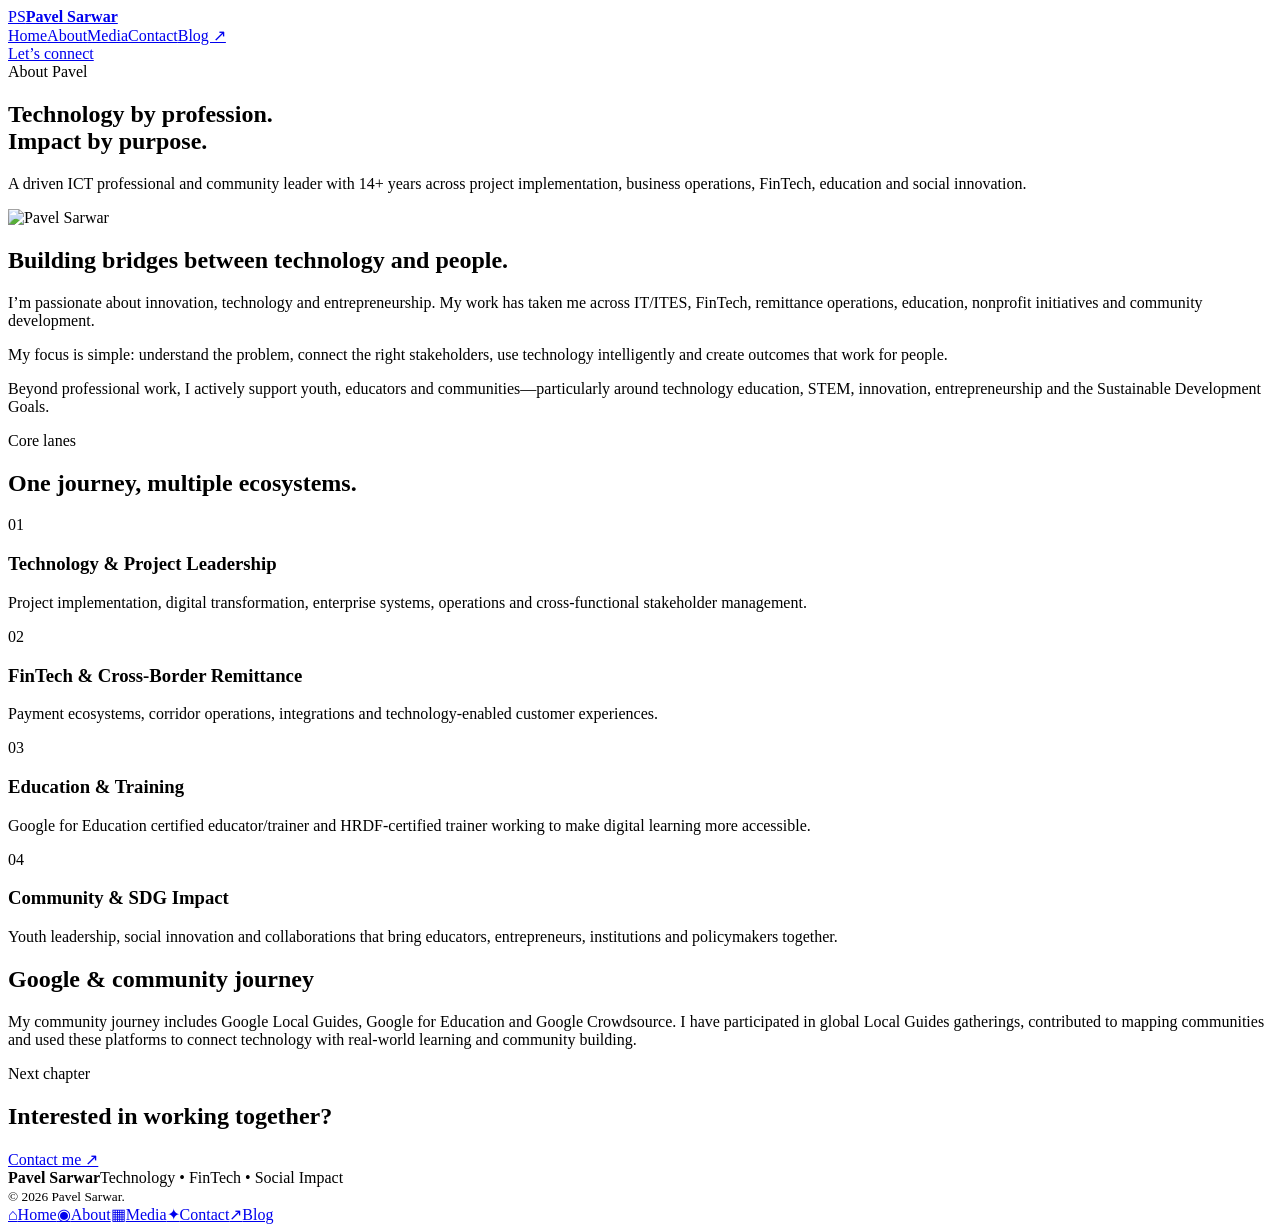
==== about.html @ ff7e44a0 "Add modern About page" ====
<!doctype html><html lang="en"><head><meta charset="utf-8"><meta name="viewport" content="width=device-width,initial-scale=1,viewport-fit=cover"><meta name="theme-color" content="#07111f"><title>About — Pavel Sarwar</title><meta name="description" content="About Pavel Sarwar — technology professional, FinTech specialist, SDG practitioner, educator and community builder."><link rel="stylesheet" href="assets/style.css"><link rel="manifest" href="manifest.webmanifest"><link href="https://fonts.googleapis.com/css2?family=Inter:wght@400;500;600;700;800&family=Space+Grotesk:wght@500;600;700&display=swap" rel="stylesheet"></head><body><div class="orb orb-a"></div><header class="topbar"><a class="brand" href="index.html"><span>PS</span><b>Pavel Sarwar</b></a><nav class="desktop-nav"><a href="index.html">Home</a><a class="active" href="about.html">About</a><a href="media.html">Media</a><a href="contact.html">Contact</a><a target="_blank" href="https://www.localguidesconnect.com/t5/user/viewprofilepage/user-id/323">Blog ↗</a></nav><a class="mini-cta" href="contact.html">Let’s connect</a></header><main class="subpage wrap"><section class="page-hero"><span class="kicker">About Pavel</span><h1>Technology by profession.<br><span>Impact by purpose.</span></h1><p>A driven ICT professional and community leader with 14+ years across project implementation, business operations, FinTech, education and social innovation.</p></section><section class="about-grid reveal"><div class="about-photo"><img src="https://www.pavelsarwar.com/wp-content/uploads/2025/06/Pavel.png" alt="Pavel Sarwar"></div><div class="prose"><h2>Building bridges between technology and people.</h2><p>I’m passionate about innovation, technology and entrepreneurship. My work has taken me across IT/ITES, FinTech, remittance operations, education, nonprofit initiatives and community development.</p><p>My focus is simple: understand the problem, connect the right stakeholders, use technology intelligently and create outcomes that work for people.</p><p>Beyond professional work, I actively support youth, educators and communities—particularly around technology education, STEM, innovation, entrepreneurship and the Sustainable Development Goals.</p></div></section><section class="section reveal"><div class="section-head"><div><span class="kicker">Core lanes</span><h2>One journey, multiple ecosystems.</h2></div></div><div class="timeline"><div><span>01</span><article><h3>Technology & Project Leadership</h3><p>Project implementation, digital transformation, enterprise systems, operations and cross-functional stakeholder management.</p></article></div><div><span>02</span><article><h3>FinTech & Cross-Border Remittance</h3><p>Payment ecosystems, corridor operations, integrations and technology-enabled customer experiences.</p></article></div><div><span>03</span><article><h3>Education & Training</h3><p>Google for Education certified educator/trainer and HRDF-certified trainer working to make digital learning more accessible.</p></article></div><div><span>04</span><article><h3>Community & SDG Impact</h3><p>Youth leadership, social innovation and collaborations that bring educators, entrepreneurs, institutions and policymakers together.</p></article></div></div></section><section class="section reveal"><div class="highlight"><h2>Google & community journey</h2><p>My community journey includes Google Local Guides, Google for Education and Google Crowdsource. I have participated in global Local Guides gatherings, contributed to mapping communities and used these platforms to connect technology with real-world learning and community building.</p></div></section><section class="cta reveal"><span class="kicker">Next chapter</span><h2>Interested in working together?</h2><a class="btn light" href="contact.html">Contact me ↗</a></section></main><footer><div class="wrap footer-inner"><div><b>Pavel Sarwar</b><span>Technology • FinTech • Social Impact</span></div><small>© <span id="year"></span> Pavel Sarwar.</small></div></footer><nav class="mobile-nav"><a href="index.html"><span>⌂</span>Home</a><a class="active" href="about.html"><span>◉</span>About</a><a href="media.html"><span>▦</span>Media</a><a href="contact.html"><span>✦</span>Contact</a><a target="_blank" href="https://www.localguidesconnect.com/t5/user/viewprofilepage/user-id/323"><span>↗</span>Blog</a></nav><script src="assets/app.js"></script></body></html>
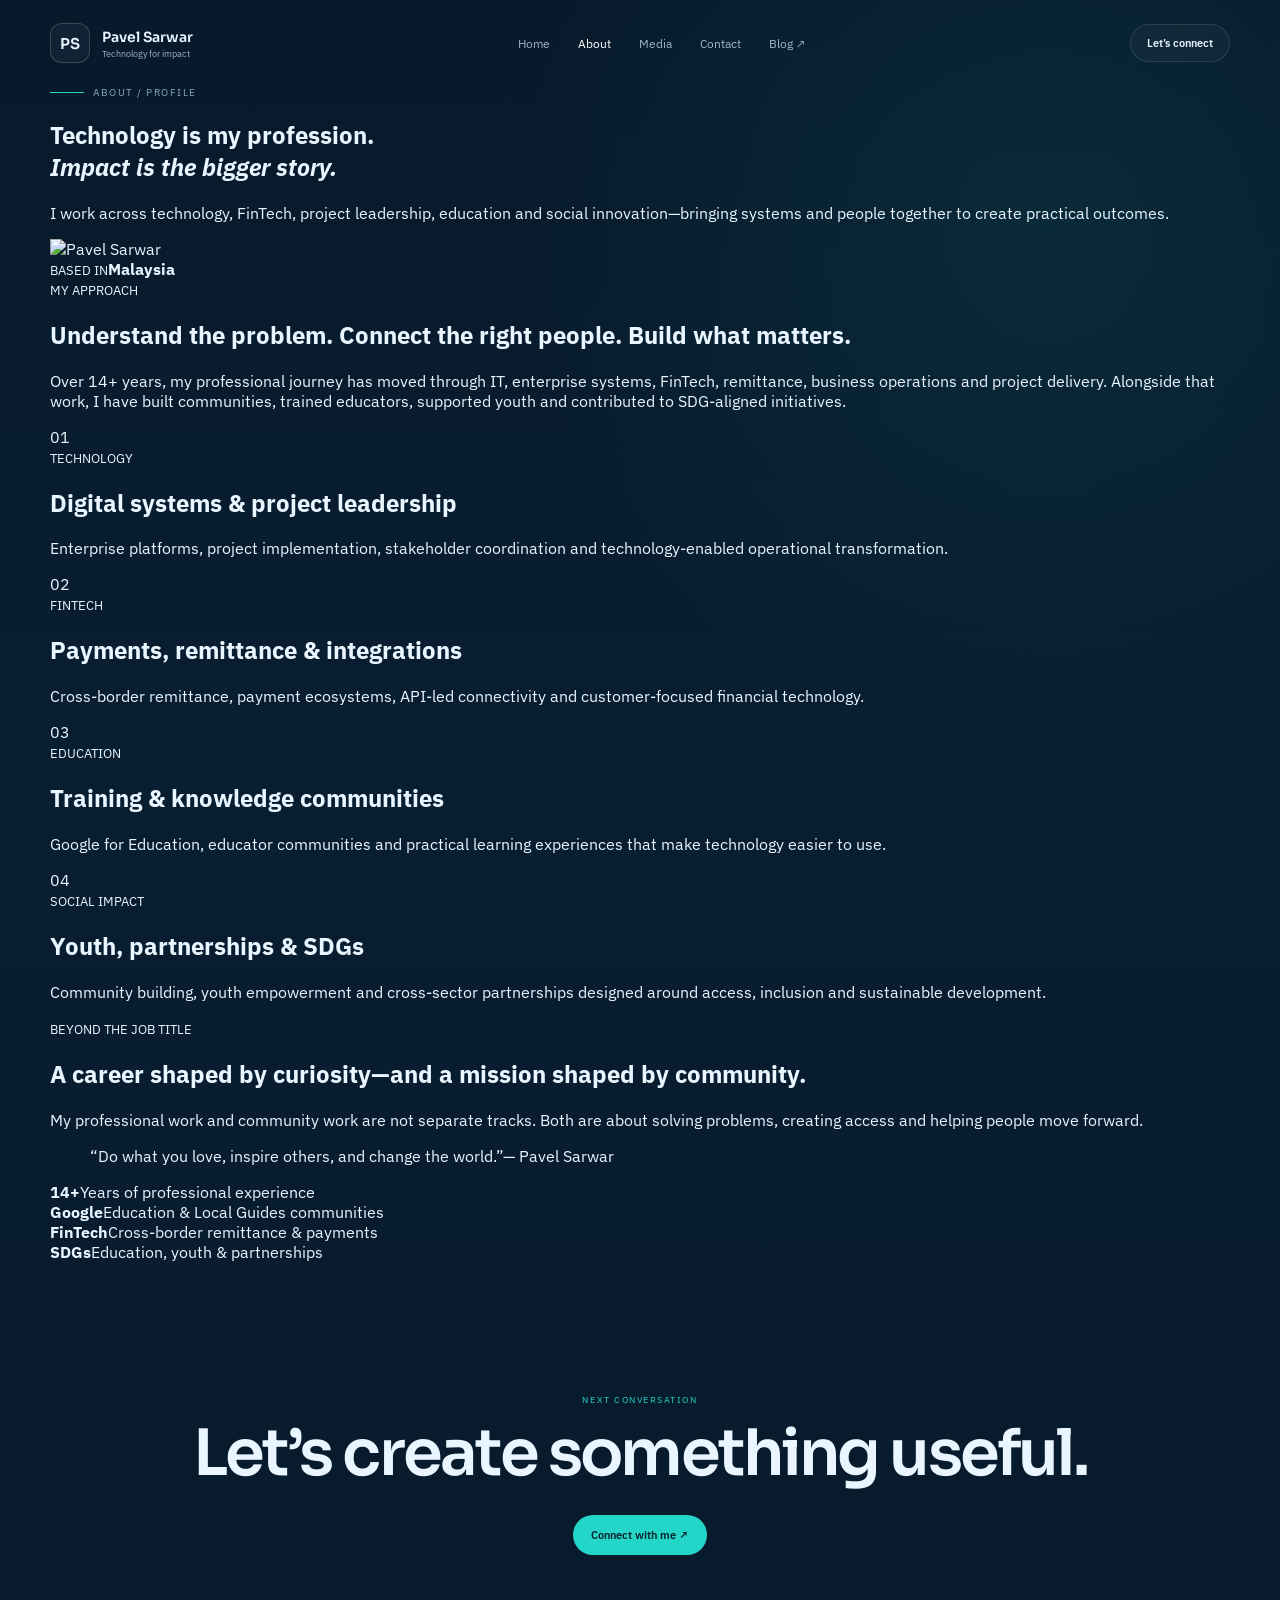
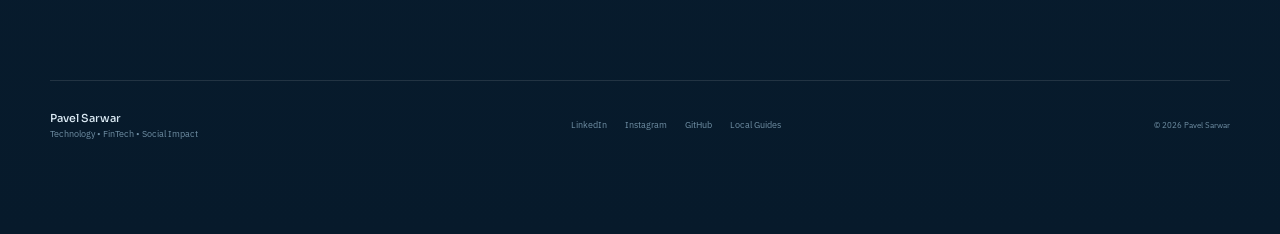
==== commit 6196cfcc: "Redesign About page for Version 4" ====
--- a/about.html
+++ b/about.html
@@ -1 +1 @@
-<!doctype html><html lang="en"><head><meta charset="utf-8"><meta name="viewport" content="width=device-width,initial-scale=1,viewport-fit=cover"><meta name="theme-color" content="#07111f"><title>About — Pavel Sarwar</title><meta name="description" content="About Pavel Sarwar — technology professional, FinTech specialist, SDG practitioner, educator and community builder."><link rel="stylesheet" href="assets/style.css"><link rel="manifest" href="manifest.webmanifest"><link href="https://fonts.googleapis.com/css2?family=Inter:wght@400;500;600;700;800&family=Space+Grotesk:wght@500;600;700&display=swap" rel="stylesheet"></head><body><div class="orb orb-a"></div><header class="topbar"><a class="brand" href="index.html"><span>PS</span><b>Pavel Sarwar</b></a><nav class="desktop-nav"><a href="index.html">Home</a><a class="active" href="about.html">About</a><a href="media.html">Media</a><a href="contact.html">Contact</a><a target="_blank" href="https://www.localguidesconnect.com/t5/user/viewprofilepage/user-id/323">Blog ↗</a></nav><a class="mini-cta" href="contact.html">Let’s connect</a></header><main class="subpage wrap"><section class="page-hero"><span class="kicker">About Pavel</span><h1>Technology by profession.<br><span>Impact by purpose.</span></h1><p>A driven ICT professional and community leader with 14+ years across project implementation, business operations, FinTech, education and social innovation.</p></section><section class="about-grid reveal"><div class="about-photo"><img src="https://www.pavelsarwar.com/wp-content/uploads/2025/06/Pavel.png" alt="Pavel Sarwar"></div><div class="prose"><h2>Building bridges between technology and people.</h2><p>I’m passionate about innovation, technology and entrepreneurship. My work has taken me across IT/ITES, FinTech, remittance operations, education, nonprofit initiatives and community development.</p><p>My focus is simple: understand the problem, connect the right stakeholders, use technology intelligently and create outcomes that work for people.</p><p>Beyond professional work, I actively support youth, educators and communities—particularly around technology education, STEM, innovation, entrepreneurship and the Sustainable Development Goals.</p></div></section><section class="section reveal"><div class="section-head"><div><span class="kicker">Core lanes</span><h2>One journey, multiple ecosystems.</h2></div></div><div class="timeline"><div><span>01</span><article><h3>Technology & Project Leadership</h3><p>Project implementation, digital transformation, enterprise systems, operations and cross-functional stakeholder management.</p></article></div><div><span>02</span><article><h3>FinTech & Cross-Border Remittance</h3><p>Payment ecosystems, corridor operations, integrations and technology-enabled customer experiences.</p></article></div><div><span>03</span><article><h3>Education & Training</h3><p>Google for Education certified educator/trainer and HRDF-certified trainer working to make digital learning more accessible.</p></article></div><div><span>04</span><article><h3>Community & SDG Impact</h3><p>Youth leadership, social innovation and collaborations that bring educators, entrepreneurs, institutions and policymakers together.</p></article></div></div></section><section class="section reveal"><div class="highlight"><h2>Google & community journey</h2><p>My community journey includes Google Local Guides, Google for Education and Google Crowdsource. I have participated in global Local Guides gatherings, contributed to mapping communities and used these platforms to connect technology with real-world learning and community building.</p></div></section><section class="cta reveal"><span class="kicker">Next chapter</span><h2>Interested in working together?</h2><a class="btn light" href="contact.html">Contact me ↗</a></section></main><footer><div class="wrap footer-inner"><div><b>Pavel Sarwar</b><span>Technology • FinTech • Social Impact</span></div><small>© <span id="year"></span> Pavel Sarwar.</small></div></footer><nav class="mobile-nav"><a href="index.html"><span>⌂</span>Home</a><a class="active" href="about.html"><span>◉</span>About</a><a href="media.html"><span>▦</span>Media</a><a href="contact.html"><span>✦</span>Contact</a><a target="_blank" href="https://www.localguidesconnect.com/t5/user/viewprofilepage/user-id/323"><span>↗</span>Blog</a></nav><script src="assets/app.js"></script></body></html>
+<!doctype html><html lang="en"><head><meta charset="utf-8"><meta name="viewport" content="width=device-width,initial-scale=1,viewport-fit=cover"><meta name="theme-color" content="#071a2b"><title>About — Pavel Sarwar</title><meta name="description" content="About Pavel Sarwar — technology professional, FinTech specialist, educator, SDG practitioner and community builder."><link rel="manifest" href="manifest.webmanifest"><link rel="stylesheet" href="assets/style.css"><link rel="preconnect" href="https://fonts.googleapis.com"><link rel="preconnect" href="https://fonts.gstatic.com" crossorigin><link href="https://fonts.googleapis.com/css2?family=IBM+Plex+Sans:wght@400;500;600&family=Sora:wght@500;600&display=swap" rel="stylesheet"></head><body><div class="site"><header class="top"><a class="wordmark" href="index.html"><span class="mark">PS</span><span><b>Pavel Sarwar</b><small>Technology for impact</small></span></a><nav><a href="index.html">Home</a><a class="active" href="about.html">About</a><a href="media.html">Media</a><a href="contact.html">Contact</a><a target="_blank" href="https://www.localguidesconnect.com/t5/user/viewprofilepage/user-id/323">Blog ↗</a></nav><a class="talk" href="contact.html">Let’s connect</a></header><main><section class="subhero"><div><span class="eyebrow"><span></span> ABOUT / PROFILE</span><h1>Technology is my profession.<br><em>Impact is the bigger story.</em></h1><p>I work across technology, FinTech, project leadership, education and social innovation—bringing systems and people together to create practical outcomes.</p></div><div class="subportrait"><img src="https://www.pavelsarwar.com/wp-content/uploads/2025/06/Pavel.png" alt="Pavel Sarwar"><div><small>BASED IN</small><b>Malaysia</b></div></div></section><section class="about-statement"><div><small>MY APPROACH</small><h2>Understand the problem. Connect the right people. Build what matters.</h2></div><p>Over 14+ years, my professional journey has moved through IT, enterprise systems, FinTech, remittance, business operations and project delivery. Alongside that work, I have built communities, trained educators, supported youth and contributed to SDG-aligned initiatives.</p></section><section class="profile-lanes"><article><span>01</span><div><small>TECHNOLOGY</small><h2>Digital systems & project leadership</h2><p>Enterprise platforms, project implementation, stakeholder coordination and technology-enabled operational transformation.</p></div></article><article><span>02</span><div><small>FINTECH</small><h2>Payments, remittance & integrations</h2><p>Cross-border remittance, payment ecosystems, API-led connectivity and customer-focused financial technology.</p></div></article><article><span>03</span><div><small>EDUCATION</small><h2>Training & knowledge communities</h2><p>Google for Education, educator communities and practical learning experiences that make technology easier to use.</p></div></article><article><span>04</span><div><small>SOCIAL IMPACT</small><h2>Youth, partnerships & SDGs</h2><p>Community building, youth empowerment and cross-sector partnerships designed around access, inclusion and sustainable development.</p></div></article></section><section class="about-feature"><div><small>BEYOND THE JOB TITLE</small><h2>A career shaped by curiosity—and a mission shaped by community.</h2><p>My professional work and community work are not separate tracks. Both are about solving problems, creating access and helping people move forward.</p></div><blockquote>“Do what you love, inspire others, and change the world.”<span>— Pavel Sarwar</span></blockquote></section><section class="milestones"><div><strong>14+</strong><span>Years of professional experience</span></div><div><strong>Google</strong><span>Education & Local Guides communities</span></div><div><strong>FinTech</strong><span>Cross-border remittance & payments</span></div><div><strong>SDGs</strong><span>Education, youth & partnerships</span></div></section><section class="final-cta"><small>NEXT CONVERSATION</small><h2>Let’s create something useful.</h2><a href="contact.html">Connect with me ↗</a></section></main><footer><div><b>Pavel Sarwar</b><span>Technology • FinTech • Social Impact</span></div><div><a href="https://www.linkedin.com/in/pavelsarwar" target="_blank">LinkedIn</a><a href="https://www.instagram.com/pavelsarwar/" target="_blank">Instagram</a><a href="https://github.com/pavelsarwar" target="_blank">GitHub</a><a href="https://www.localguidesconnect.com/t5/user/viewprofilepage/user-id/323" target="_blank">Local Guides</a></div><small>© <span id="year"></span> Pavel Sarwar</small></footer><nav class="mobile-dock"><a href="index.html"><span>⌂</span><small>Home</small></a><a class="active" href="about.html"><span>○</span><small>About</small></a><a href="media.html"><span>▦</span><small>Media</small></a><a href="contact.html"><span>✦</span><small>Contact</small></a><a target="_blank" href="https://www.localguidesconnect.com/t5/user/viewprofilepage/user-id/323"><span>↗</span><small>Blog</small></a></nav></div><script src="assets/app.js"></script></body></html>
--- a/assets/style.css
+++ b/assets/style.css
@@ -0,0 +1 @@
+:root{--navy:#071a2b;--navy2:#0b2438;--ink:#eaf6ff;--muted:#9bb4c7;--teal:#24d6c8;--cyan:#6dd5ff;--line:rgba(255,255,255,.11);--max:1180px}*{box-sizing:border-box}html{scroll-behavior:smooth}body{margin:0;background:var(--navy);color:var(--ink);font-family:'IBM Plex Sans',sans-serif}a{color:inherit;text-decoration:none}.site{min-height:100vh;background:radial-gradient(circle at 82% 12%,rgba(36,214,200,.08),transparent 28%),linear-gradient(180deg,#071a2b 0%,#081e31 42%,#071a2b 100%)}.top{width:min(calc(100% - 44px),var(--max));height:86px;margin:auto;display:flex;align-items:center;justify-content:space-between}.wordmark{display:flex;align-items:center;gap:12px}.mark{width:40px;height:40px;border-radius:12px;border:1px solid rgba(255,255,255,.18);display:grid;place-items:center;font:600 15px Sora,sans-serif;background:rgba(255,255,255,.04)}.wordmark>span:last-child{display:flex;flex-direction:column}.wordmark b{font:600 14px Sora,sans-serif}.wordmark small{font-size:9px;color:var(--muted);margin-top:2px}.top nav{display:flex;gap:28px;font-size:12px;color:#9fb3c5}.top nav a:hover,.top nav a.active{color:#fff}.talk{font-size:11px;font-weight:600;padding:11px 16px;border:1px solid var(--line);border-radius:999px;background:rgba(255,255,255,.03)}main>section,footer{width:min(calc(100% - 44px),var(--max));margin-left:auto;margin-right:auto}.hero-v4{min-height:690px;display:grid;grid-template-columns:1.05fr .95fr;gap:70px;align-items:center;padding:56px 0 90px}.eyebrow{font-size:10px;letter-spacing:.15em;color:#8aa6ba;display:flex;align-items:center;gap:9px}.eyebrow span{width:34px;height:1px;background:var(--teal)}.hero-main h1{font:600 clamp(64px,8vw,112px)/.82 Sora,sans-serif;letter-spacing:-.07em;margin:28px 0 24px}.hero-main h1 span{color:transparent;-webkit-text-stroke:1px rgba(234,246,255,.8)}.role-line{display:flex;align-items:center;gap:11px;font:500 13px Sora,sans-serif;color:#d6e6f3}.role-line i{font-style:normal;color:var(--teal)}.hero-main p{max-width:670px;color:var(--muted);font-size:16px;line-height:1.75;margin:23px 0 0}.hero-cta{display:flex;align-items:center;gap:22px;margin-top:30px}.solid{display:inline-flex;padding:13px 18px;border-radius:999px;background:var(--teal);color:#06202a;font-size:11px;font-weight:600}.text{font-size:11px;color:#c9dce9}.hero-art{height:560px;position:relative}.spectrum{position:absolute;width:420px;height:420px;border-radius:50%;right:4px;top:40px;background:conic-gradient(#e5243b 0 10%,#dda63a 10% 20%,#4c9f38 20% 30%,#c5192d 30% 40%,#ff3a21 40% 50%,#26bde2 50% 60%,#fcc30b 60% 70%,#0a97d9 70% 80%,#56c02b 80% 90%,#00689d 90% 100%);filter:saturate(.9);box-shadow:0 0 80px rgba(36,214,200,.1)}.spectrum:after{content:'';position:absolute;inset:26px;border-radius:50%;background:var(--navy2)}.photo-frame{position:absolute;right:38px;top:58px;width:350px;height:470px;border-radius:28px;overflow:hidden;border:1px solid rgba(255,255,255,.13);background:#0d2a40;z-index:2}.photo-frame img{width:100%;height:100%;object-fit:cover;object-position:top center}.floating-note{position:absolute;left:8px;bottom:42px;z-index:3;background:rgba(7,26,43,.86);backdrop-filter:blur(14px);border:1px solid var(--line);padding:14px 16px;border-radius:14px}.floating-note small{display:block;font-size:8px;letter-spacing:.14em;color:#7ea0b8;margin-bottom:4px}.floating-note b{font:500 11px Sora,sans-serif}.signal{position:absolute;right:0;top:18px;font-size:9px;letter-spacing:.14em;color:#8aa6ba;writing-mode:vertical-rl}.statement{padding:32px 0 70px;border-top:1px solid var(--line)}.statement p{font:500 clamp(28px,4vw,46px)/1.25 Sora,sans-serif;letter-spacing:-.035em;max-width:920px;margin:0}.statement strong{color:var(--teal);font-weight:600}.lanes{border-top:1px solid var(--line);border-bottom:1px solid var(--line)}.lanes article{display:grid;grid-template-columns:72px 1fr auto;gap:28px;align-items:center;padding:28px 0;border-bottom:1px solid var(--line)}.lanes article:last-child{border-bottom:0}.lanes>article>span{font:500 12px Sora,sans-serif;color:#607f97}.lanes small{font-size:8px;letter-spacing:.16em;color:var(--teal)}.lanes h2{font:600 31px Sora,sans-serif;margin:6px 0}.lanes p{color:var(--muted);font-size:12px;line-height:1.6;margin:0;max-width:660px}.lanes>article>b{font-size:20px;color:#68869b}.impact-band{margin-top:105px;padding:64px;border-radius:30px;background:#0c2a40;display:grid;grid-template-columns:1fr .8fr;gap:70px;align-items:center;border:1px solid rgba(255,255,255,.06)}.impact-copy-v4>small,.story-kicker,.insta-strip>div>small,.final-cta>small{font-size:9px;letter-spacing:.17em;color:var(--teal)}.impact-copy-v4 h2,.feature-story h2,.insta-strip h2,.final-cta h2{font:600 clamp(34px,4.4vw,54px)/1.08 Sora,sans-serif;letter-spacing:-.045em}.impact-copy-v4 h2{margin:10px 0 18px}.impact-copy-v4 p{font-size:13px;line-height:1.8;color:var(--muted);max-width:580px}.impact-copy-v4 a,.line-link,.insta-strip a{font-size:10px;font-weight:600;color:#d8eaf5}.sdg-wheel{width:290px;height:290px;border-radius:50%;margin:auto;position:relative;background:conic-gradient(#e5243b 0 45deg,#dda63a 45deg 90deg,#4c9f38 90deg 135deg,#26bde2 135deg 180deg,#fcc30b 180deg 225deg,#0a97d9 225deg 270deg,#56c02b 270deg 315deg,#00689d 315deg 360deg)}.sdg-wheel:before{content:'';position:absolute;inset:30px;border-radius:50%;background:#0c2a40}.wheel-core{position:absolute;inset:0;display:flex;flex-direction:column;align-items:center;justify-content:center;z-index:2}.wheel-core b{font:600 34px Sora,sans-serif}.wheel-core span{font-size:10px;letter-spacing:.14em;color:#8fb1c7}.sdg-wheel i{display:none}.proof{display:grid;grid-template-columns:repeat(4,1fr);padding:68px 0;border-bottom:1px solid var(--line)}.proof div{padding-right:26px}.proof strong{font:600 28px Sora,sans-serif;display:block;margin-bottom:7px}.proof span{font-size:10px;line-height:1.5;color:#8eabbf}.feature-story{padding:110px 0}.feature-grid{display:grid;grid-template-columns:1fr .8fr;gap:90px;align-items:start;margin-top:13px}.feature-story h2{margin:0 0 15px}.feature-story p{color:var(--muted);font-size:14px;line-height:1.8;max-width:590px}.quote{font:500 25px/1.45 Sora,sans-serif;color:#cfe4f1;border-left:1px solid var(--teal);padding-left:26px}.insta-strip{padding:58px;border-radius:28px;background:linear-gradient(135deg,#0c2a40,#0a2336);display:grid;grid-template-columns:1fr .55fr;gap:60px;align-items:center;border:1px solid rgba(255,255,255,.06)}.insta-strip h2{margin:9px 0 13px}.insta-strip p{font-size:13px;color:var(--muted);line-height:1.7;max-width:520px}.insta-card{justify-self:end;width:240px;height:240px;border-radius:26px;background:radial-gradient(circle at 20% 20%,rgba(36,214,200,.5),transparent 35%),linear-gradient(145deg,#163b52,#0c2435);display:flex;flex-direction:column;justify-content:center;align-items:center;border:1px solid rgba(255,255,255,.08)}.insta-card span{font-size:46px;color:var(--teal)}.insta-card b{font:600 17px Sora,sans-serif;margin-top:10px}.insta-card small{font-size:8px;letter-spacing:.16em;color:#7797ad;margin-top:5px}.final-cta{text-align:center;padding:125px 20px}.final-cta h2{font-size:clamp(42px,5vw,66px);margin:12px 0 27px}.final-cta a{display:inline-flex;padding:13px 18px;border-radius:999px;background:var(--teal);color:#06202a;font-size:11px;font-weight:600}footer{padding:30px 0 95px;border-top:1px solid var(--line);display:flex;align-items:center;justify-content:space-between;font-size:9px;color:#7190a5}footer>div:first-child{display:flex;flex-direction:column;gap:3px}footer>div:first-child b{font:500 11px Sora,sans-serif;color:#dcebf5}footer>div:nth-child(2){display:flex;gap:18px}.mobile-dock{display:none}@media(max-width:900px){.top nav,.talk{display:none}.hero-v4{grid-template-columns:1fr;gap:34px;padding-top:30px}.hero-art{order:-1;height:430px}.spectrum{width:330px;height:330px;right:50%;transform:translateX(50%);top:20px}.photo-frame{width:280px;height:365px;right:50%;transform:translateX(50%);top:36px}.floating-note{left:8px;bottom:4px}.signal{display:none}.hero-main h1{font-size:clamp(64px,17vw,92px)}.impact-band,.feature-grid,.insta-strip{grid-template-columns:1fr}.proof{grid-template-columns:1fr 1fr;gap:34px}.sdg-wheel{width:240px;height:240px}.insta-card{justify-self:start}.mobile-dock{display:grid;grid-template-columns:repeat(5,1fr);position:fixed;left:12px;right:12px;bottom:12px;z-index:60;background:rgba(5,19,31,.94);backdrop-filter:blur(18px);border:1px solid var(--line);border-radius:18px;padding:7px}.mobile-dock a{display:flex;flex-direction:column;align-items:center;gap:3px;color:#6f8ea5;padding:7px;font-size:15px}.mobile-dock small{font-size:8px}.mobile-dock a.active{color:var(--teal)}footer{padding-bottom:110px}}@media(max-width:560px){.top,main>section,footer{width:min(calc(100% - 28px),var(--max))}.wordmark small{display:none}.hero-v4{padding-bottom:65px}.hero-art{height:365px}.spectrum{width:285px;height:285px}.photo-frame{width:240px;height:315px}.floating-note{display:none}.hero-main h1{font-size:62px}.role-line{flex-wrap:wrap}.hero-main p{font-size:14px}.hero-cta{align-items:flex-start;flex-direction:column;gap:15px}.statement{padding-bottom:55px}.statement p{font-size:30px}.lanes article{grid-template-columns:45px 1fr;padding:24px 0}.lanes>article>b{display:none}.lanes h2{font-size:25px}.impact-band{padding:30px 22px;margin-top:75px}.proof{padding:55px 0}.feature-story{padding:78px 0}.insta-strip{padding:30px 22px}.insta-card{width:190px;height:190px}.final-cta{padding:90px 10px}footer{display:block}footer>div:nth-child(2){margin:16px 0}}
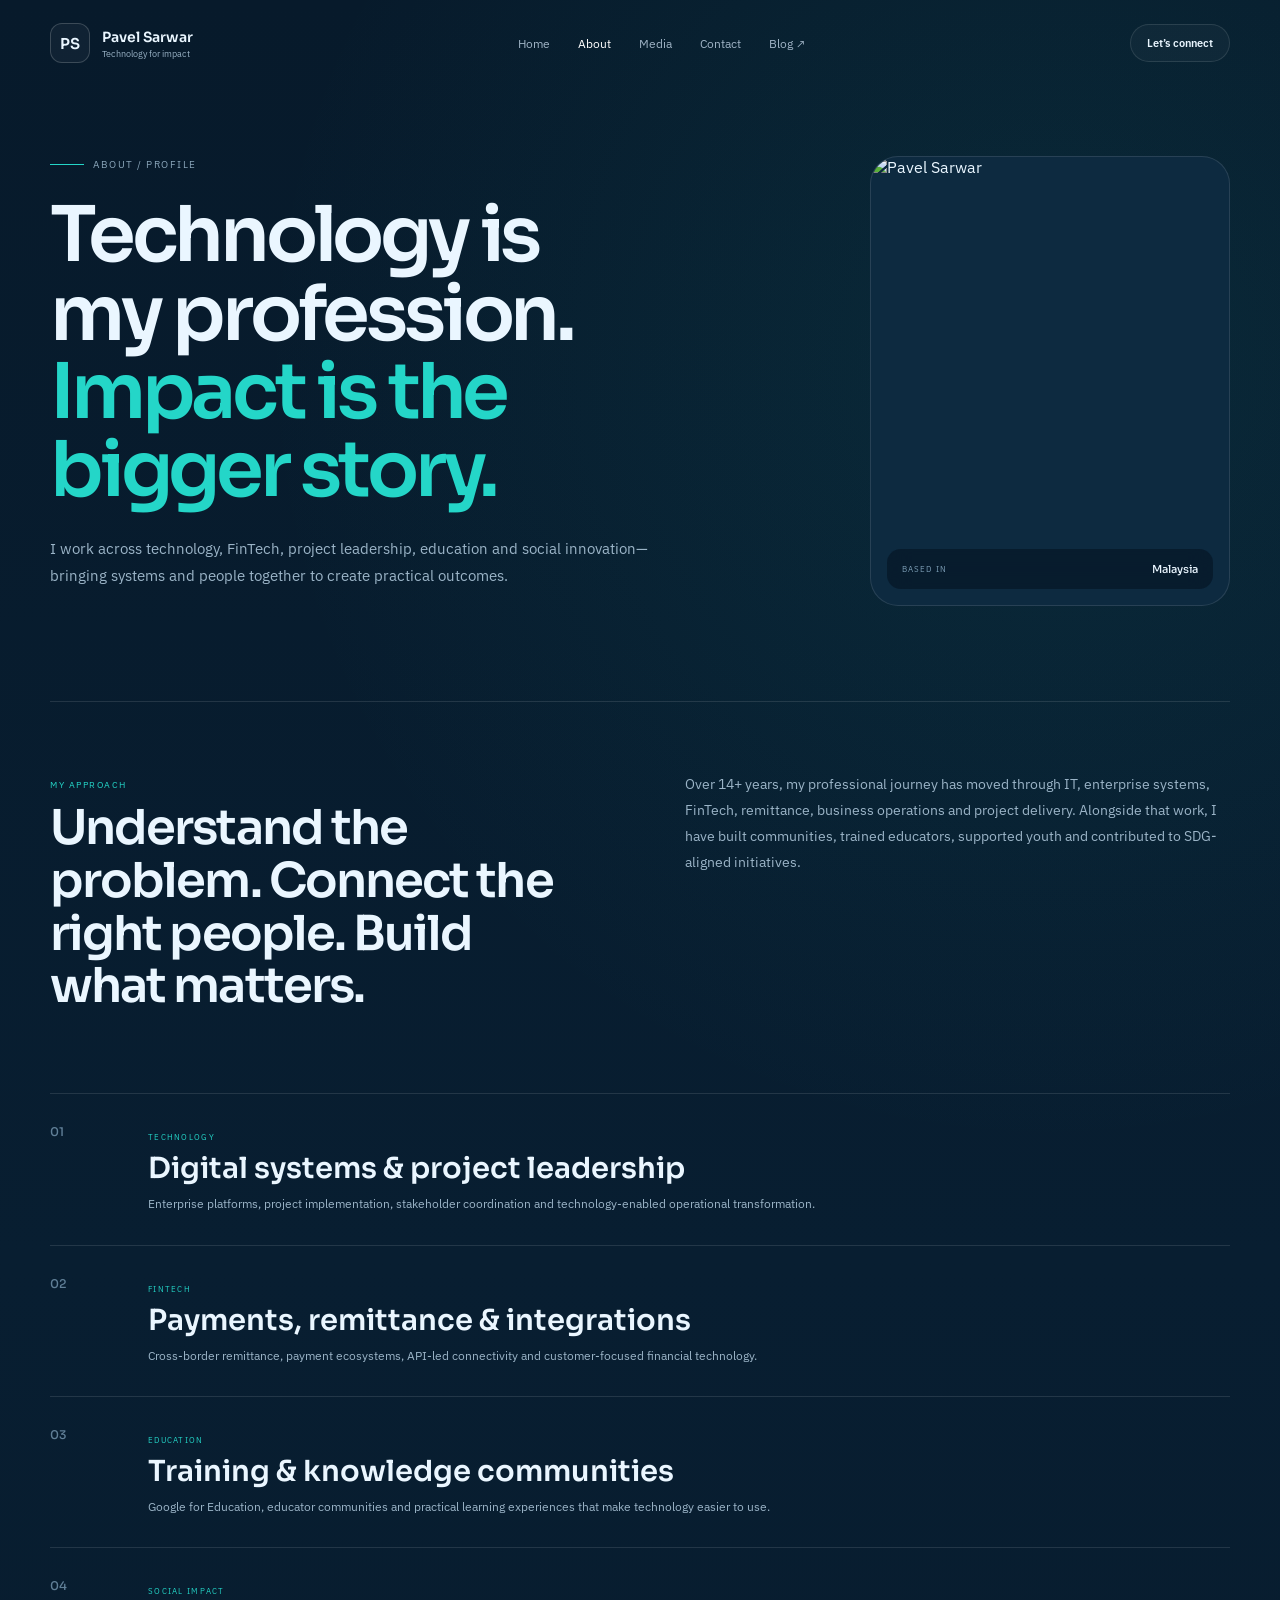
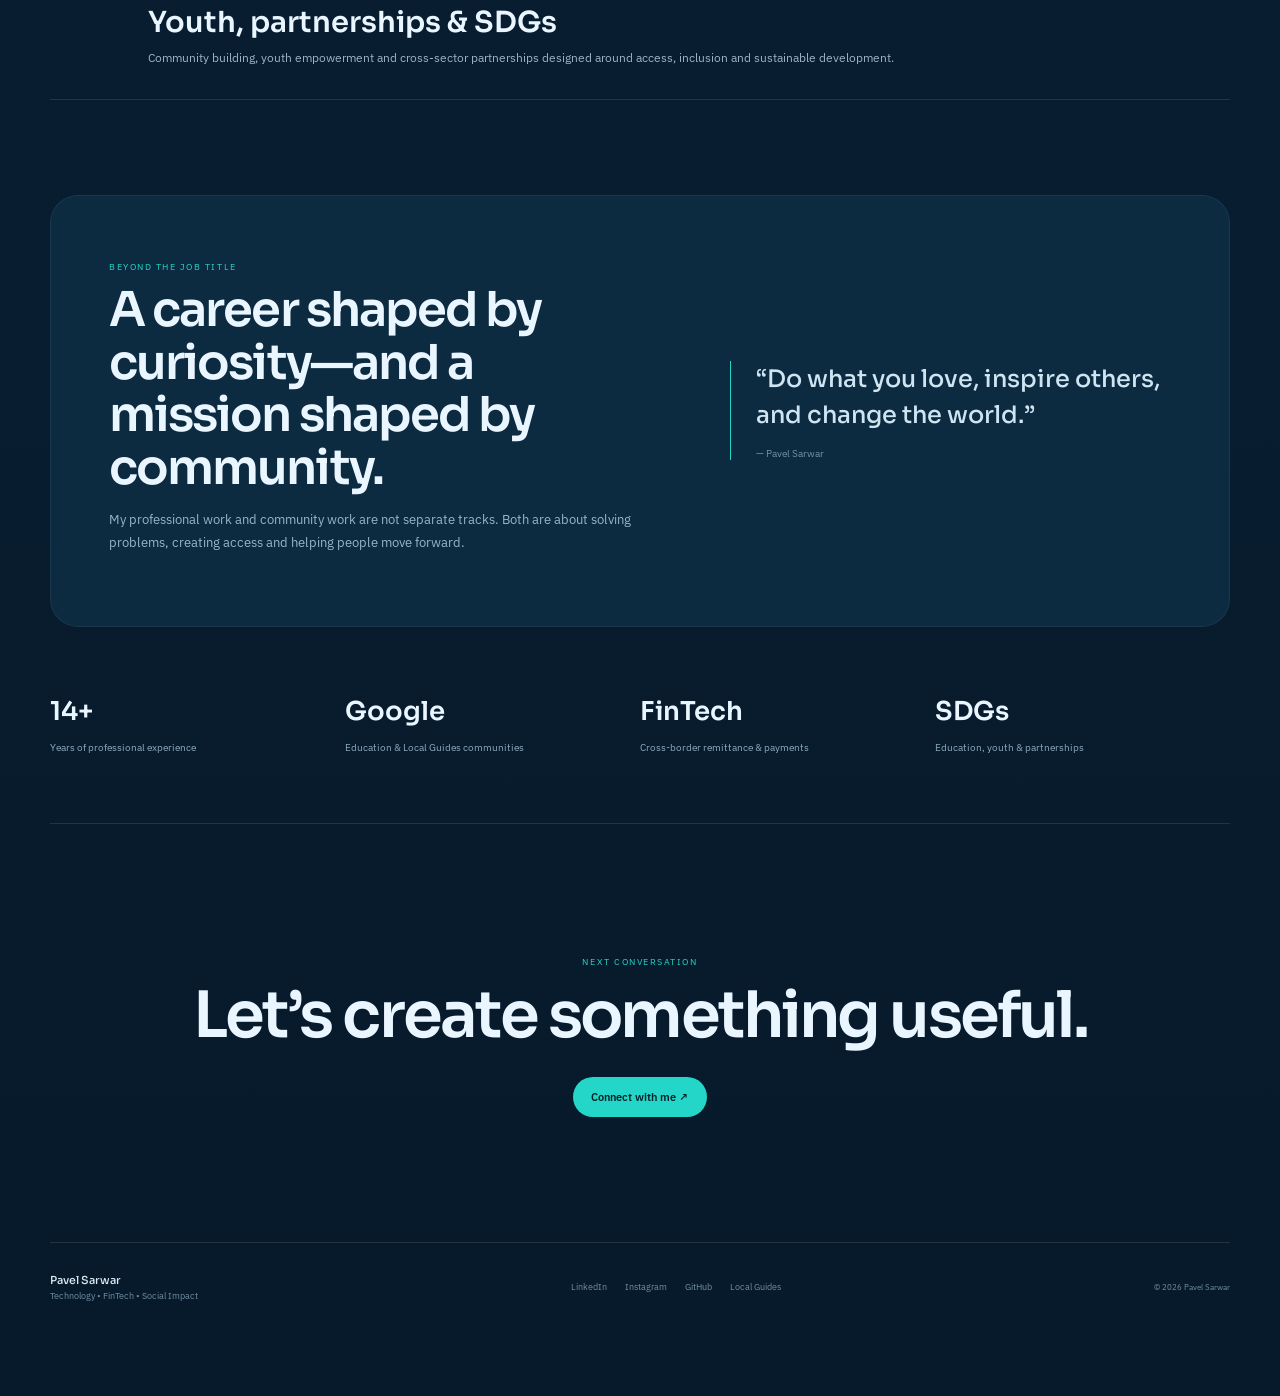
==== commit 06b0044c: "Load Version 4 inner page styles on About" ====
--- a/about.html
+++ b/about.html
@@ -1 +1 @@
-<!doctype html><html lang="en"><head><meta charset="utf-8"><meta name="viewport" content="width=device-width,initial-scale=1,viewport-fit=cover"><meta name="theme-color" content="#071a2b"><title>About — Pavel Sarwar</title><meta name="description" content="About Pavel Sarwar — technology professional, FinTech specialist, educator, SDG practitioner and community builder."><link rel="manifest" href="manifest.webmanifest"><link rel="stylesheet" href="assets/style.css"><link rel="preconnect" href="https://fonts.googleapis.com"><link rel="preconnect" href="https://fonts.gstatic.com" crossorigin><link href="https://fonts.googleapis.com/css2?family=IBM+Plex+Sans:wght@400;500;600&family=Sora:wght@500;600&display=swap" rel="stylesheet"></head><body><div class="site"><header class="top"><a class="wordmark" href="index.html"><span class="mark">PS</span><span><b>Pavel Sarwar</b><small>Technology for impact</small></span></a><nav><a href="index.html">Home</a><a class="active" href="about.html">About</a><a href="media.html">Media</a><a href="contact.html">Contact</a><a target="_blank" href="https://www.localguidesconnect.com/t5/user/viewprofilepage/user-id/323">Blog ↗</a></nav><a class="talk" href="contact.html">Let’s connect</a></header><main><section class="subhero"><div><span class="eyebrow"><span></span> ABOUT / PROFILE</span><h1>Technology is my profession.<br><em>Impact is the bigger story.</em></h1><p>I work across technology, FinTech, project leadership, education and social innovation—bringing systems and people together to create practical outcomes.</p></div><div class="subportrait"><img src="https://www.pavelsarwar.com/wp-content/uploads/2025/06/Pavel.png" alt="Pavel Sarwar"><div><small>BASED IN</small><b>Malaysia</b></div></div></section><section class="about-statement"><div><small>MY APPROACH</small><h2>Understand the problem. Connect the right people. Build what matters.</h2></div><p>Over 14+ years, my professional journey has moved through IT, enterprise systems, FinTech, remittance, business operations and project delivery. Alongside that work, I have built communities, trained educators, supported youth and contributed to SDG-aligned initiatives.</p></section><section class="profile-lanes"><article><span>01</span><div><small>TECHNOLOGY</small><h2>Digital systems & project leadership</h2><p>Enterprise platforms, project implementation, stakeholder coordination and technology-enabled operational transformation.</p></div></article><article><span>02</span><div><small>FINTECH</small><h2>Payments, remittance & integrations</h2><p>Cross-border remittance, payment ecosystems, API-led connectivity and customer-focused financial technology.</p></div></article><article><span>03</span><div><small>EDUCATION</small><h2>Training & knowledge communities</h2><p>Google for Education, educator communities and practical learning experiences that make technology easier to use.</p></div></article><article><span>04</span><div><small>SOCIAL IMPACT</small><h2>Youth, partnerships & SDGs</h2><p>Community building, youth empowerment and cross-sector partnerships designed around access, inclusion and sustainable development.</p></div></article></section><section class="about-feature"><div><small>BEYOND THE JOB TITLE</small><h2>A career shaped by curiosity—and a mission shaped by community.</h2><p>My professional work and community work are not separate tracks. Both are about solving problems, creating access and helping people move forward.</p></div><blockquote>“Do what you love, inspire others, and change the world.”<span>— Pavel Sarwar</span></blockquote></section><section class="milestones"><div><strong>14+</strong><span>Years of professional experience</span></div><div><strong>Google</strong><span>Education & Local Guides communities</span></div><div><strong>FinTech</strong><span>Cross-border remittance & payments</span></div><div><strong>SDGs</strong><span>Education, youth & partnerships</span></div></section><section class="final-cta"><small>NEXT CONVERSATION</small><h2>Let’s create something useful.</h2><a href="contact.html">Connect with me ↗</a></section></main><footer><div><b>Pavel Sarwar</b><span>Technology • FinTech • Social Impact</span></div><div><a href="https://www.linkedin.com/in/pavelsarwar" target="_blank">LinkedIn</a><a href="https://www.instagram.com/pavelsarwar/" target="_blank">Instagram</a><a href="https://github.com/pavelsarwar" target="_blank">GitHub</a><a href="https://www.localguidesconnect.com/t5/user/viewprofilepage/user-id/323" target="_blank">Local Guides</a></div><small>© <span id="year"></span> Pavel Sarwar</small></footer><nav class="mobile-dock"><a href="index.html"><span>⌂</span><small>Home</small></a><a class="active" href="about.html"><span>○</span><small>About</small></a><a href="media.html"><span>▦</span><small>Media</small></a><a href="contact.html"><span>✦</span><small>Contact</small></a><a target="_blank" href="https://www.localguidesconnect.com/t5/user/viewprofilepage/user-id/323"><span>↗</span><small>Blog</small></a></nav></div><script src="assets/app.js"></script></body></html>+<!doctype html><html lang="en"><head><meta charset="utf-8"><meta name="viewport" content="width=device-width,initial-scale=1,viewport-fit=cover"><meta name="theme-color" content="#071a2b"><title>About — Pavel Sarwar</title><meta name="description" content="About Pavel Sarwar — technology professional, FinTech specialist, educator, SDG practitioner and community builder."><link rel="manifest" href="manifest.webmanifest"><link rel="stylesheet" href="assets/style.css"><link rel="stylesheet" href="assets/pages.css"><link rel="preconnect" href="https://fonts.googleapis.com"><link rel="preconnect" href="https://fonts.gstatic.com" crossorigin><link href="https://fonts.googleapis.com/css2?family=IBM+Plex+Sans:wght@400;500;600&family=Sora:wght@500;600&display=swap" rel="stylesheet"></head><body><div class="site"><header class="top"><a class="wordmark" href="index.html"><span class="mark">PS</span><span><b>Pavel Sarwar</b><small>Technology for impact</small></span></a><nav><a href="index.html">Home</a><a class="active" href="about.html">About</a><a href="media.html">Media</a><a href="contact.html">Contact</a><a target="_blank" href="https://www.localguidesconnect.com/t5/user/viewprofilepage/user-id/323">Blog ↗</a></nav><a class="talk" href="contact.html">Let’s connect</a></header><main><section class="subhero"><div><span class="eyebrow"><span></span> ABOUT / PROFILE</span><h1>Technology is my profession.<br><em>Impact is the bigger story.</em></h1><p>I work across technology, FinTech, project leadership, education and social innovation—bringing systems and people together to create practical outcomes.</p></div><div class="subportrait"><img src="https://www.pavelsarwar.com/wp-content/uploads/2025/06/Pavel.png" alt="Pavel Sarwar"><div><small>BASED IN</small><b>Malaysia</b></div></div></section><section class="about-statement"><div><small>MY APPROACH</small><h2>Understand the problem. Connect the right people. Build what matters.</h2></div><p>Over 14+ years, my professional journey has moved through IT, enterprise systems, FinTech, remittance, business operations and project delivery. Alongside that work, I have built communities, trained educators, supported youth and contributed to SDG-aligned initiatives.</p></section><section class="profile-lanes"><article><span>01</span><div><small>TECHNOLOGY</small><h2>Digital systems & project leadership</h2><p>Enterprise platforms, project implementation, stakeholder coordination and technology-enabled operational transformation.</p></div></article><article><span>02</span><div><small>FINTECH</small><h2>Payments, remittance & integrations</h2><p>Cross-border remittance, payment ecosystems, API-led connectivity and customer-focused financial technology.</p></div></article><article><span>03</span><div><small>EDUCATION</small><h2>Training & knowledge communities</h2><p>Google for Education, educator communities and practical learning experiences that make technology easier to use.</p></div></article><article><span>04</span><div><small>SOCIAL IMPACT</small><h2>Youth, partnerships & SDGs</h2><p>Community building, youth empowerment and cross-sector partnerships designed around access, inclusion and sustainable development.</p></div></article></section><section class="about-feature"><div><small>BEYOND THE JOB TITLE</small><h2>A career shaped by curiosity—and a mission shaped by community.</h2><p>My professional work and community work are not separate tracks. Both are about solving problems, creating access and helping people move forward.</p></div><blockquote>“Do what you love, inspire others, and change the world.”<span>— Pavel Sarwar</span></blockquote></section><section class="milestones"><div><strong>14+</strong><span>Years of professional experience</span></div><div><strong>Google</strong><span>Education & Local Guides communities</span></div><div><strong>FinTech</strong><span>Cross-border remittance & payments</span></div><div><strong>SDGs</strong><span>Education, youth & partnerships</span></div></section><section class="final-cta"><small>NEXT CONVERSATION</small><h2>Let’s create something useful.</h2><a href="contact.html">Connect with me ↗</a></section></main><footer><div><b>Pavel Sarwar</b><span>Technology • FinTech • Social Impact</span></div><div><a href="https://www.linkedin.com/in/pavelsarwar" target="_blank">LinkedIn</a><a href="https://www.instagram.com/pavelsarwar/" target="_blank">Instagram</a><a href="https://github.com/pavelsarwar" target="_blank">GitHub</a><a href="https://www.localguidesconnect.com/t5/user/viewprofilepage/user-id/323" target="_blank">Local Guides</a></div><small>© <span id="year"></span> Pavel Sarwar</small></footer><nav class="mobile-dock"><a href="index.html"><span>⌂</span><small>Home</small></a><a class="active" href="about.html"><span>○</span><small>About</small></a><a href="media.html"><span>▦</span><small>Media</small></a><a href="contact.html"><span>✦</span><small>Contact</small></a><a target="_blank" href="https://www.localguidesconnect.com/t5/user/viewprofilepage/user-id/323"><span>↗</span><small>Blog</small></a></nav></div><script src="assets/app.js"></script></body></html>
--- a/assets/pages.css
+++ b/assets/pages.css
@@ -0,0 +1 @@
+.subhero{min-height:560px;display:grid;grid-template-columns:1.1fr .9fr;gap:80px;align-items:center;padding:70px 0 95px}.subhero h1{font:600 clamp(48px,6vw,78px)/1.02 Sora,sans-serif;letter-spacing:-.055em;margin:25px 0}.subhero h1 em{font-style:normal;color:var(--teal)}.subhero p{color:var(--muted);font-size:15px;line-height:1.8;max-width:680px}.subportrait{justify-self:end;width:360px;height:450px;border:1px solid var(--line);border-radius:28px;position:relative;overflow:hidden;background:#0d2a40}.subportrait img{width:100%;height:100%;object-fit:cover;object-position:top}.subportrait>div{position:absolute;left:16px;right:16px;bottom:16px;padding:13px 15px;border-radius:14px;background:rgba(7,26,43,.86);backdrop-filter:blur(12px);display:flex;justify-content:space-between;align-items:center}.subportrait small,.contact-signal>span{font-size:8px;letter-spacing:.15em;color:#7ea0b8}.subportrait b{font:500 11px Sora,sans-serif}.about-statement,.contact-note{padding:70px 0;border-top:1px solid var(--line);display:grid;grid-template-columns:1fr 1fr;gap:90px}.about-statement small,.about-feature small,.directory-copy small,.section-cap small,.stream-copy small,.contact-note small{font-size:9px;letter-spacing:.17em;color:var(--teal)}.about-statement h2,.about-feature h2,.directory-copy h2,.section-cap h2,.stream-copy h2,.contact-note h2{font:600 clamp(30px,4vw,48px)/1.1 Sora,sans-serif;letter-spacing:-.04em;margin:10px 0}.about-statement p,.contact-note p{color:var(--muted);font-size:14px;line-height:1.85;margin:0}.profile-lanes{border-top:1px solid var(--line);border-bottom:1px solid var(--line)}.profile-lanes article{display:grid;grid-template-columns:70px 1fr;gap:28px;padding:30px 0;border-bottom:1px solid var(--line)}.profile-lanes article:last-child{border-bottom:0}.profile-lanes>article>span{font:500 12px Sora,sans-serif;color:#607f97}.profile-lanes small{font-size:8px;letter-spacing:.16em;color:var(--teal)}.profile-lanes h2{font:600 29px Sora,sans-serif;margin:6px 0 8px}.profile-lanes p{margin:0;color:var(--muted);font-size:12px;line-height:1.7;max-width:760px}.about-feature{margin-top:95px;padding:58px;border-radius:28px;background:#0c2a40;border:1px solid rgba(255,255,255,.06);display:grid;grid-template-columns:1fr .8fr;gap:70px;align-items:center}.about-feature p{color:var(--muted);font-size:13px;line-height:1.8}.about-feature blockquote{margin:0;font:500 24px/1.5 Sora,sans-serif;color:#cfe4f1;border-left:1px solid var(--teal);padding-left:25px}.about-feature blockquote span{display:block;margin-top:14px;color:#7394aa;font:400 10px IBM Plex Sans,sans-serif}.milestones{display:grid;grid-template-columns:repeat(4,1fr);padding:68px 0;border-bottom:1px solid var(--line)}.milestones strong{font:600 26px Sora,sans-serif;display:block;margin-bottom:7px}.milestones span{font-size:10px;line-height:1.5;color:#8eabbf}.media-orbit{width:350px;height:350px;position:relative;justify-self:end;display:grid;place-items:center}.orbit-ring{position:absolute;inset:0;border-radius:50%;background:conic-gradient(#e5243b,#dda63a,#4c9f38,#26bde2,#fcc30b,#0a97d9,#56c02b,#00689d,#e5243b)}.orbit-ring:after{content:'';position:absolute;inset:22px;border-radius:50%;background:var(--navy2)}.orbit-core{position:relative;z-index:2;text-align:center;display:flex;flex-direction:column;align-items:center}.orbit-core>span{font-size:42px;color:var(--teal)}.orbit-core b{font:600 17px Sora,sans-serif;margin-top:10px}.orbit-core small{font-size:8px;letter-spacing:.16em;color:#7696ac;margin-top:5px}.media-stream{padding:60px;border-radius:28px;background:#0c2a40;border:1px solid rgba(255,255,255,.06);display:grid;grid-template-columns:.8fr 1.2fr;gap:60px;align-items:center}.stream-copy p,.directory-copy p{color:var(--muted);font-size:13px;line-height:1.8}.stream-copy a{font-size:10px;font-weight:600;color:#d9ebf6}.stream-cards{display:grid;grid-template-columns:repeat(3,1fr);gap:10px}.stream-cards a{min-height:180px;border:1px solid var(--line);border-radius:18px;padding:18px;display:flex;flex-direction:column;justify-content:flex-end;background:linear-gradient(145deg,rgba(36,214,200,.08),rgba(255,255,255,.02))}.stream-cards span{margin-bottom:auto;font:500 10px Sora,sans-serif;color:#64859c}.stream-cards b{font:600 15px Sora,sans-serif}.stream-cards small{font-size:9px;color:#7291a7;margin-top:4px}.story-links{padding:105px 0}.section-cap{max-width:680px;margin-bottom:30px}.link-grid{display:grid;grid-template-columns:repeat(3,1fr);gap:12px}.link-grid a{min-height:270px;border:1px solid var(--line);border-radius:22px;padding:25px;display:flex;flex-direction:column}.link-grid span{font-size:8px;letter-spacing:.16em;color:var(--teal)}.link-grid h3{font:600 23px Sora,sans-serif;margin:35px 0 10px}.link-grid p{color:var(--muted);font-size:12px;line-height:1.7}.link-grid b{margin-top:auto;font-size:10px;color:#d4e7f3}.contact-signal{justify-self:end;width:320px;border-left:1px solid var(--teal);padding:20px 0 20px 28px}.contact-signal b{display:block;margin-top:12px;font:500 27px/1.55 Sora,sans-serif;color:#d7e8f3}.contact-directory{padding:65px;border-radius:28px;background:#0c2a40;border:1px solid rgba(255,255,255,.06);display:grid;grid-template-columns:.7fr 1.3fr;gap:70px;align-items:start}.social-grid{display:grid;grid-template-columns:1fr 1fr;gap:9px}.social-grid a{min-height:88px;border:1px solid var(--line);border-radius:17px;padding:14px;display:grid;grid-template-columns:38px 1fr auto;gap:12px;align-items:center;background:rgba(255,255,255,.02);transition:.25s}.social-grid a:hover{border-color:rgba(36,214,200,.45);transform:translateY(-2px)}.social-grid>a>span{width:38px;height:38px;border-radius:12px;background:rgba(36,214,200,.08);display:grid;place-items:center;color:var(--teal);font:500 15px Sora,sans-serif}.social-grid b{font:500 11px Sora,sans-serif}.social-grid small{display:block;color:#718fa5;font-size:8px;margin-top:3px}.social-grid em{font-style:normal;color:#67869b}.contact-note{margin-top:90px}.contact-note h2{margin-bottom:0}@media(max-width:900px){.subhero{grid-template-columns:1fr;gap:35px;padding-top:35px}.subportrait,.media-orbit,.contact-signal{justify-self:start}.subportrait{order:-1;width:300px;height:375px}.about-statement,.about-feature,.media-stream,.contact-directory,.contact-note{grid-template-columns:1fr}.milestones{grid-template-columns:1fr 1fr;gap:32px}.stream-cards,.link-grid{grid-template-columns:1fr}.social-grid{grid-template-columns:1fr}.media-orbit{order:-1;width:280px;height:280px}.about-feature,.media-stream,.contact-directory{padding:36px}.story-links{padding:80px 0}}@media(max-width:560px){.subhero h1{font-size:43px}.subportrait{width:250px;height:320px}.about-statement{padding:55px 0}.profile-lanes article{grid-template-columns:42px 1fr}.profile-lanes h2{font-size:24px}.about-feature,.media-stream,.contact-directory{padding:26px 21px}.about-feature blockquote{font-size:20px}.milestones{padding:52px 0}.media-orbit{width:230px;height:230px}.contact-signal{width:auto}.contact-signal b{font-size:22px}.link-grid a{min-height:225px}}
